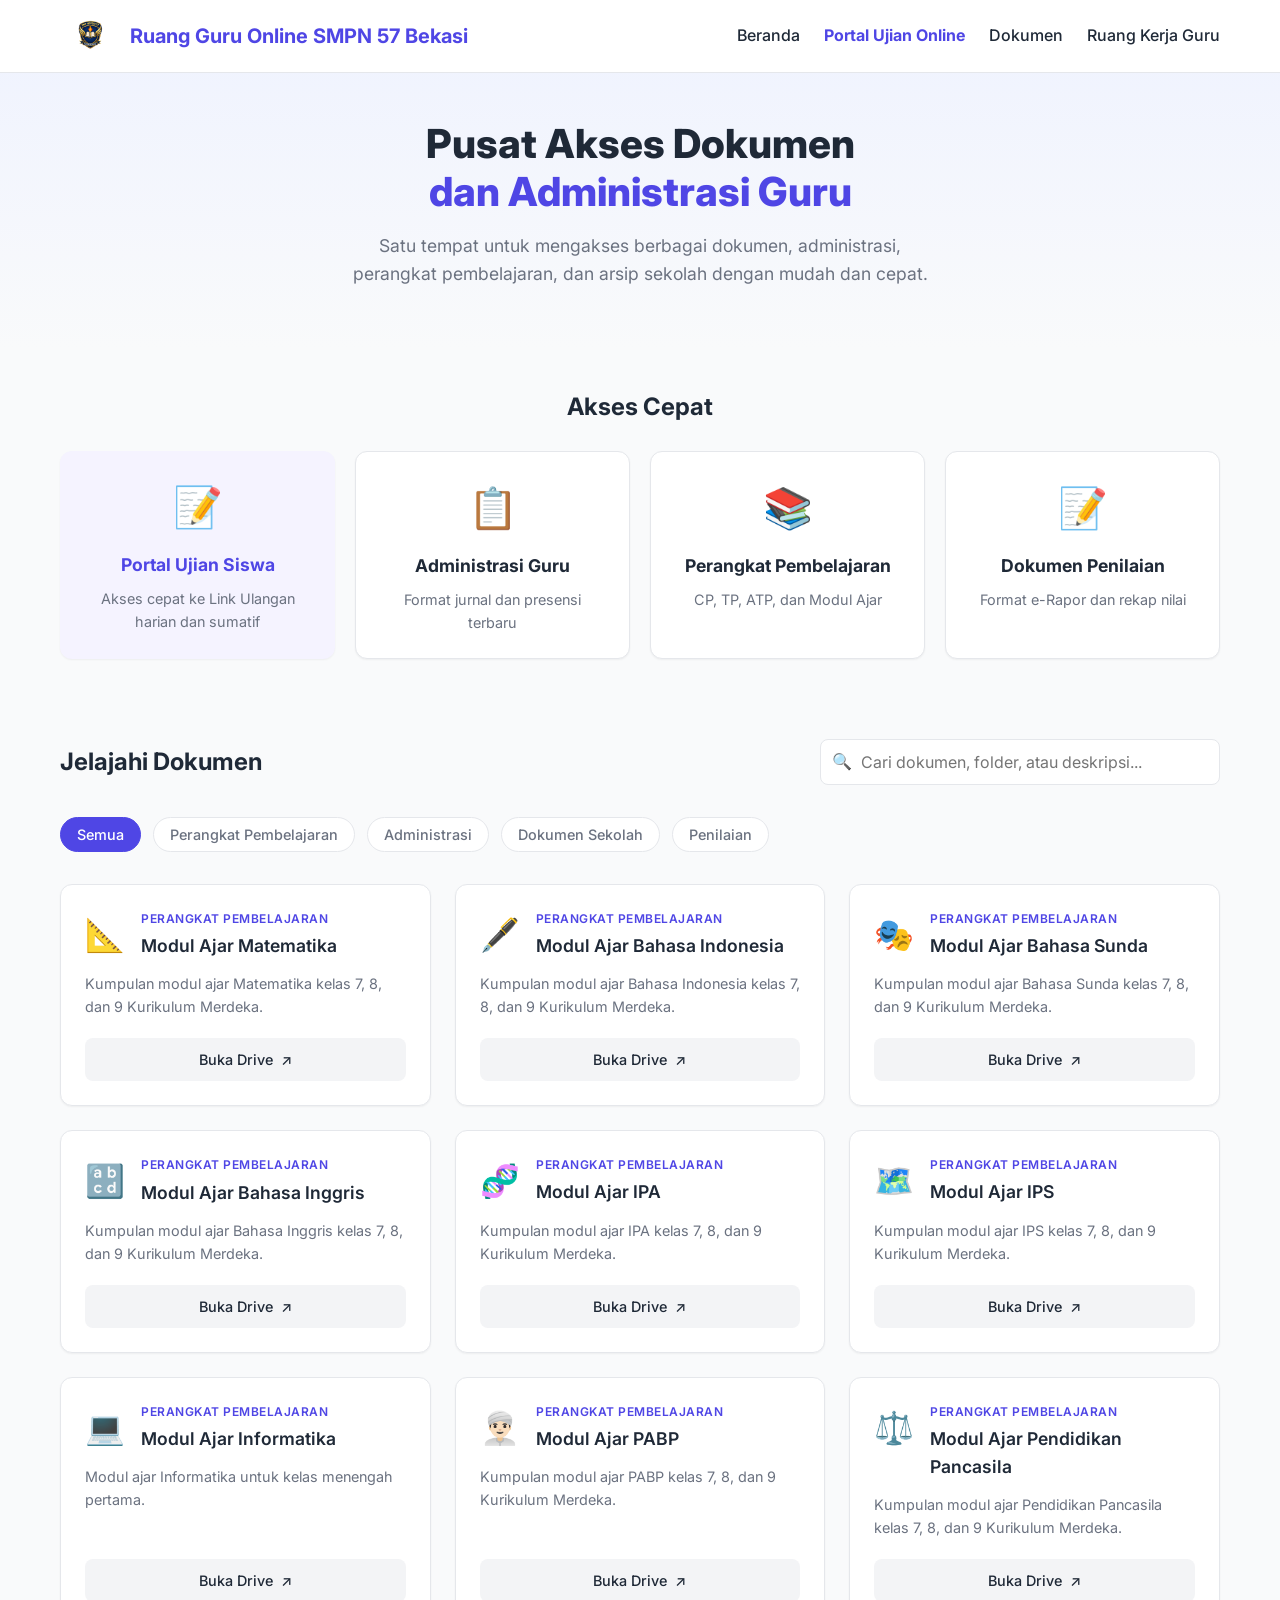
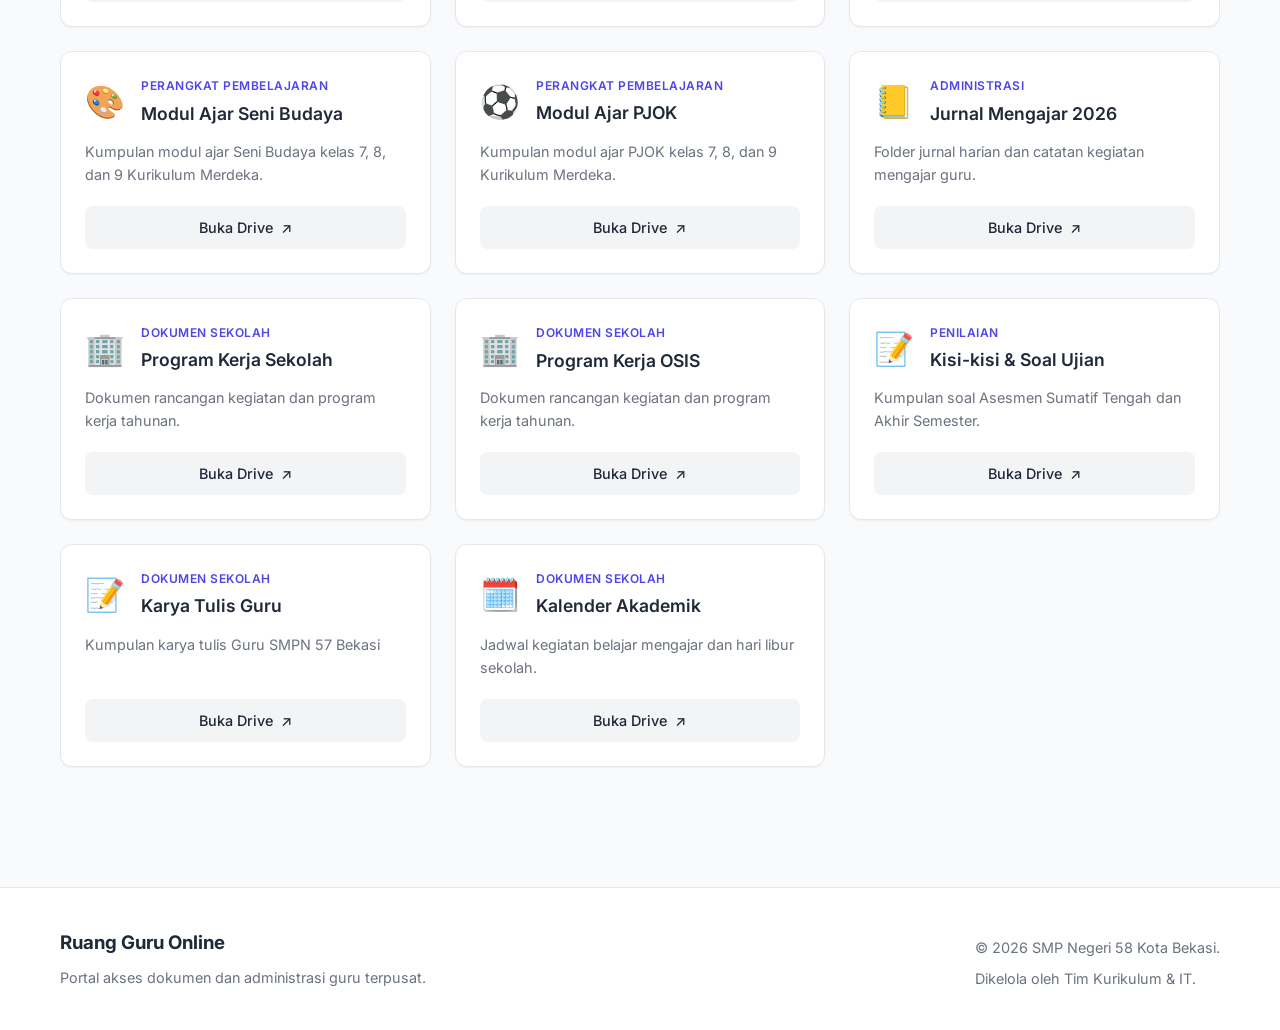
==== index.html @ 1d0f0b63 "Add files via upload" ====
<!DOCTYPE html>
<html lang="id">
<head>
    <meta charset="UTF-8">
    <meta name="viewport" content="width=device-width, initial-scale=1.0">
    <title>Ruang Guru Online SMPN 57 Bekasi - Pusat Akses Dokumen</title>
    <link rel="stylesheet" href="style.css">
    <!-- Google Fonts untuk tipografi modern -->
    <link href="https://fonts.googleapis.com/css2?family=Inter:wght@400;500;600;700&display=swap" rel="stylesheet">
</head>
<body>
    <!-- Navbar -->
    <nav class="navbar" id="navbar">
        <div class="nav-container">
            <div class="logo">
                <img src="assets/LOGO SMPN 57 KOTA BEKASI.png" alt="Logo Sekolah" class="logo-img">
                <span class="logo-text">Ruang Guru Online SMPN 57 Bekasi</span>
            </div>
            <button class="mobile-toggle" id="mobile-toggle" aria-label="Toggle Menu">
                ☰
            </button>
            <ul class="nav-links" id="nav-links">
                <li><a href="#beranda">Beranda</a></li>
                <li><a href="ujian-siswa.html" style="color: var(--primary); font-weight: 700;">Portal Ujian Online</a></li>
                <li><a href="#dokumen">Dokumen</a></li>
                <li><a href="#" id="nav-ruang-guru">Ruang Kerja Guru</a></li>
            </ul>
        </div>
    </nav>

    <!-- Hero Section -->
    <header class="hero" id="beranda">
        <div class="hero-content">
            <h1>Pusat Akses Dokumen <br><span class="highlight">dan Administrasi Guru</span></h1>
            <p>Satu tempat untuk mengakses berbagai dokumen, administrasi, perangkat pembelajaran, dan arsip sekolah dengan mudah dan cepat.</p>
        </div>
    </header>

    <!-- Platform Ujian (Featured Links) -->
    <section class="featured-section" id="akses-cepat">
        <div class="container">
            <h2 class="section-title">Akses Cepat</h2>
            <div class="featured-grid">
                <a href="ujian-siswa.hmtl" class="featured-card" style="border: 2px solid var(--primapry); background-color: #f5f3ff;">
                    <span class="featured-icon">📝</span>
                    <h3 style="color: var(--primary);">Portal Ujian Siswa</h3>
                    <p>Akses cepat ke Link Ulangan harian dan sumatif</p>
                </a>
                <a href="https://drive.google.com/" target="_blank" rel="noopener noreferrer" class="featured-card">
                    <span class="featured-icon">📋</span>
                    <h3>Administrasi Guru</h3>
                    <p>Format jurnal dan presensi terbaru</p>
                </a>
                <a href="https://drive.google.com/" target="_blank" rel="noopener noreferrer" class="featured-card">
                    <span class="featured-icon">📚</span>
                    <h3>Perangkat Pembelajaran</h3>
                    <p>CP, TP, ATP, dan Modul Ajar</p>
                </a>
                <a href="https://drive.google.com/" target="_blank" rel="noopener noreferrer" class="featured-card">
                    <span class="featured-icon">📝</span>
                    <h3>Dokumen Penilaian</h3>
                    <p>Format e-Rapor dan rekap nilai</p>
                </a>
            </div>
        </div>
    </section>

    <!-- Main Dashboard -->
    <main class="dashboard-section" id="dokumen">
        <div class="container">
            <div class="dashboard-header">
                <h2>Jelajahi Dokumen</h2>
                <div class="search-box">
                    <span class="search-icon">🔍</span>
                    <input type="text" id="searchInput" placeholder="Cari dokumen, folder, atau deskripsi...">
                </div>
            </div>

            <!-- Filter Kategori -->
            <div class="filter-container" id="filterContainer">
                <button class="filter-btn active" data-filter="Semua">Semua</button>
                <button class="filter-btn" data-filter="Perangkat Pembelajaran">Perangkat Pembelajaran</button>
                <button class="filter-btn" data-filter="Administrasi">Administrasi</button>
                <button class="filter-btn" data-filter="Dokumen Sekolah">Dokumen Sekolah</button>
                <button class="filter-btn" data-filter="Penilaian">Penilaian</button>
            </div>

            <!-- Grid Drive Cards -->
            <div class="drive-grid" id="driveGrid">
                <!-- Card akan di-render melalui JavaScript disini -->
            </div>

            <!-- Empty State -->
            <div class="empty-state" id="emptyState" style="display: none;">
                <span class="empty-icon">📂</span>
                <h3>Dokumen tidak ditemukan</h3>
                <p>Coba gunakan kata kunci lain atau ubah filter pencarian Anda.</p>
            </div>
        </div>
    </main>

    <!-- Footer -->
    <footer id="kontak">
        <div class="container">
            <div class="footer-content">
                <div class="footer-brand">
                    <h3>Ruang Guru Online</h3>
                    <p>Portal akses dokumen dan administrasi guru terpusat.</p>
                </div>
                <div class="footer-info">
                    <p>&copy; 2026 SMP Negeri 58 Kota Bekasi.</p>
                    <p>Dikelola oleh Tim Kurikulum & IT.</p>
                </div>
            </div>
        </div>
    </footer>

    <!-- Back to Top Button -->
    <button id="backToTop" class="back-to-top" aria-label="Kembali ke atas">↑</button>

    <script src="script.js"></script>
</body>
</html>
---- style.css ----
/* Custom Properties & Reset */
:root {
    --primary: #4f46e5;
    --primary-hover: #4338ca;
    --bg-light: #f9fafb;
    --bg-white: #ffffff;
    --text-main: #1f2937;
    --text-muted: #6b7280;
    --border-color: #e5e7eb;
    --shadow-sm: 0 1px 2px 0 rgb(0 0 0 / 0.05);
    --shadow-md: 0 4px 6px -1px rgb(0 0 0 / 0.1), 0 2px 4px -2px rgb(0 0 0 / 0.1);
    --shadow-lg: 0 10px 15px -3px rgb(0 0 0 / 0.1), 0 4px 6px -4px rgb(0 0 0 / 0.1);
    --radius: 12px;
    --transition: all 0.3s ease;
}

* {
    margin: 0;
    padding: 0;
    box-sizing: border-box;
    font-family: 'Inter', sans-serif;
}

body {
    background-color: var(--bg-light);
    color: var(--text-main);
    line-height: 1.6;
    overflow-x: hidden;
}

html {
    scroll-behavior: smooth;
}

.container {
    max-width: 1200px;
    margin: 0 auto;
    padding: 0 20px;
}

/* Navbar */
.navbar {
    position: fixed;
    top: 0;
    width: 100%;
    background-color: rgba(255, 255, 255, 0.95);
    backdrop-filter: blur(8px);
    z-index: 1000;
    border-bottom: 1px solid var(--border-color);
    transition: var(--transition);
}

.navbar.scrolled {
    box-shadow: var(--shadow-sm);
}

.nav-container {
    max-width: 1200px;
    margin: 0 auto;
    padding: 16px 20px;
    display: flex;
    justify-content: space-between;
    align-items: center;
}

.logo {
    display: flex;
    align-items: center;
    gap: 10px;
    font-weight: 700;
    font-size: 1.25rem;
    color: var(--primary);
}

.logo-img {
    height: 40px;
    width: auto;
    object-fit:contain;
}

.nav-links {
    list-style: none;
    display: flex;
    gap: 24px;
}

.nav-links a {
    text-decoration: none;
    color: var(--text-main);
    font-weight: 500;
    transition: var(--transition);
}

.nav-links a:hover {
    color: var(--primary);
}

.mobile-toggle {
    display: none;
    background: none;
    border: none;
    font-size: 1.5rem;
    cursor: pointer;
    color: var(--text-main);
}

/* Hero Section */
.hero {
    padding: 120px 20px 60px;
    text-align: center;
    background: linear-gradient(to bottom, #eef2ff, var(--bg-light));
}

.hero-content h1 {
    font-size: 2.5rem;
    font-weight: 800;
    margin-bottom: 16px;
    line-height: 1.2;
}

.hero-content .highlight {
    color: var(--primary);
}

.hero-content p {
    color: var(--text-muted);
    font-size: 1.1rem;
    max-width: 600px;
    margin: 0 auto;
}

/* Featured Section */
.featured-section {
    padding: 40px 0;
}

.section-title {
    font-size: 1.5rem;
    font-weight: 700;
    margin-bottom: 24px;
    text-align: center;
}

.featured-grid {
    display: grid;
    grid-template-columns: repeat(auto-fit, minmax(250px, 1fr));
    gap: 20px;
}

.featured-card {
    background: var(--bg-white);
    padding: 24px;
    border-radius: var(--radius);
    text-decoration: none;
    color: inherit;
    box-shadow: var(--shadow-sm);
    border: 1px solid var(--border-color);
    transition: var(--transition);
    text-align: center;
}

.featured-card:hover {
    transform: translateY(-5px);
    box-shadow: var(--shadow-md);
    border-color: var(--primary);
}

.featured-icon {
    font-size: 2.5rem;
    display: block;
    margin-bottom: 12px;
}

.featured-card h3 {
    font-size: 1.1rem;
    margin-bottom: 8px;
}

.featured-card p {
    font-size: 0.9rem;
    color: var(--text-muted);
}

/* Dashboard Section */
.dashboard-section {
    padding: 40px 0 80px;
}

.dashboard-header {
    display: flex;
    flex-wrap: wrap;
    justify-content: space-between;
    align-items: center;
    gap: 20px;
    margin-bottom: 32px;
}

.search-box {
    position: relative;
    width: 100%;
    max-width: 400px;
}

.search-box input {
    width: 100%;
    padding: 12px 16px 12px 40px;
    border-radius: 8px;
    border: 1px solid var(--border-color);
    font-size: 1rem;
    outline: none;
    transition: var(--transition);
}

.search-box input:focus {
    border-color: var(--primary);
    box-shadow: 0 0 0 3px rgba(79, 70, 229, 0.1);
}

.search-icon {
    position: absolute;
    left: 12px;
    top: 50%;
    transform: translateY(-50%);
    color: var(--text-muted);
}

/* Filter */
.filter-container {
    display: flex;
    flex-wrap: wrap;
    gap: 12px;
    margin-bottom: 32px;
}

.filter-btn {
    padding: 8px 16px;
    background: var(--bg-white);
    border: 1px solid var(--border-color);
    border-radius: 20px;
    cursor: pointer;
    font-size: 0.9rem;
    font-weight: 500;
    color: var(--text-muted);
    transition: var(--transition);
}

.filter-btn:hover {
    border-color: var(--primary);
    color: var(--primary);
}

.filter-btn.active {
    background: var(--primary);
    color: white;
    border-color: var(--primary);
}

/* Drive Cards Grid */
.drive-grid {
    display: grid;
    grid-template-columns: repeat(auto-fill, minmax(300px, 1fr));
    gap: 24px;
}

.drive-card {
    background: var(--bg-white);
    border-radius: var(--radius);
    padding: 24px;
    box-shadow: var(--shadow-sm);
    border: 1px solid var(--border-color);
    display: flex;
    flex-direction: column;
    transition: var(--transition);
    animation: fadeIn 0.4s ease forwards;
}

.drive-card:hover {
    transform: translateY(-4px);
    box-shadow: var(--shadow-md);
}

.card-header {
    display: flex;
    align-items: flex-start;
    gap: 16px;
    margin-bottom: 12px;
}

.card-icon {
    font-size: 2rem;
}

.card-category {
    font-size: 0.75rem;
    font-weight: 600;
    text-transform: uppercase;
    letter-spacing: 0.5px;
    color: var(--primary);
    margin-bottom: 4px;
    display: block;
}

.card-title {
    font-size: 1.1rem;
    font-weight: 600;
    color: var(--text-main);
}

.card-desc {
    color: var(--text-muted);
    font-size: 0.9rem;
    margin-bottom: 20px;
    flex-grow: 1;
}

.btn-drive {
    display: inline-flex;
    align-items: center;
    justify-content: center;
    gap: 8px;
    padding: 10px 16px;
    background-color: #f3f4f6;
    color: var(--text-main);
    text-decoration: none;
    border-radius: 8px;
    font-weight: 500;
    font-size: 0.9rem;
    transition: var(--transition);
    width: 100%;
}

.btn-drive:hover {
    background-color: var(--primary);
    color: white;
}

/* Empty State */
.empty-state {
    text-align: center;
    padding: 60px 20px;
    background: var(--bg-white);
    border-radius: var(--radius);
    border: 1px dashed var(--border-color);
}

.empty-icon {
    font-size: 3rem;
    margin-bottom: 16px;
    display: block;
    opacity: 0.5;
}

/* Footer */
footer {
    background-color: white;
    border-top: 1px solid var(--border-color);
    padding: 40px 0;
    margin-top: 40px;
}

.footer-content {
    display: flex;
    flex-wrap: wrap;
    justify-content: space-between;
    gap: 20px;
}

.footer-brand p, .footer-info p {
    color: var(--text-muted);
    font-size: 0.9rem;
    margin-top: 8px;
}

/* Back to Top */
.back-to-top {
    position: fixed;
    bottom: 30px;
    right: 30px;
    width: 45px;
    height: 45px;
    background-color: var(--primary);
    color: white;
    border: none;
    border-radius: 50%;
    font-size: 1.2rem;
    cursor: pointer;
    box-shadow: var(--shadow-md);
    opacity: 0;
    visibility: hidden;
    transition: var(--transition);
    z-index: 99;
}

.back-to-top.show {
    opacity: 1;
    visibility: visible;
}

.back-to-top:hover {
    background-color: var(--primary-hover);
    transform: translateY(-3px);
}

/* Animations */
@keyframes fadeIn {
    from { opacity: 0; transform: translateY(10px); }
    to { opacity: 1; transform: translateY(0); }
}

/* Responsive */
@media (max-width: 768px) {
    .hero-content h1 { font-size: 2rem; }
    
    .mobile-toggle { display: block; }
    
    .nav-links {
        position: absolute;
        top: 100%;
        left: 0;
        width: 100%;
        background: white;
        flex-direction: column;
        padding: 20px;
        gap: 16px;
        box-shadow: var(--shadow-md);
        clip-path: polygon(0 0, 100% 0, 100% 0, 0 0);
        transition: clip-path 0.3s ease;
    }
    
    .nav-links.active {
        clip-path: polygon(0 0, 100% 0, 100% 100%, 0 100%);
    }
    
    .dashboard-header { flex-direction: column; align-items: flex-start; }
    .search-box { max-width: 100%; }
}
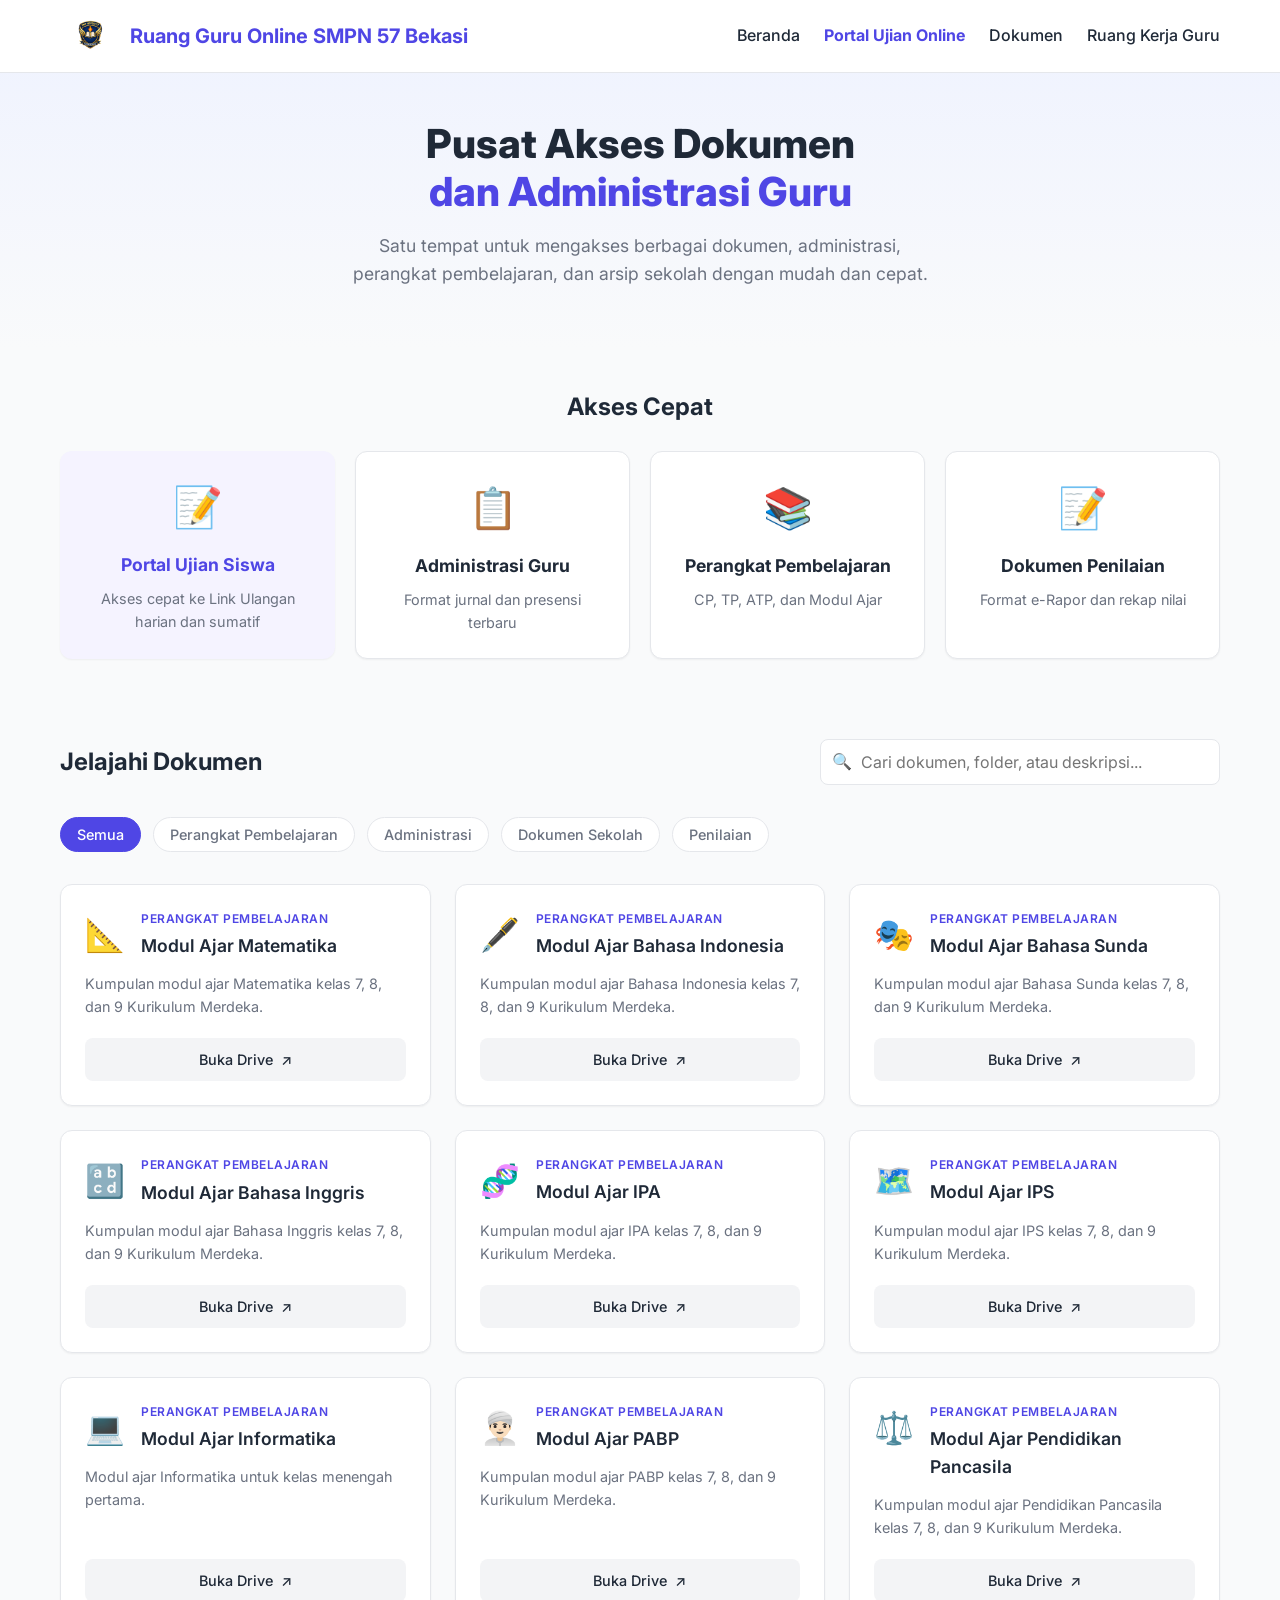
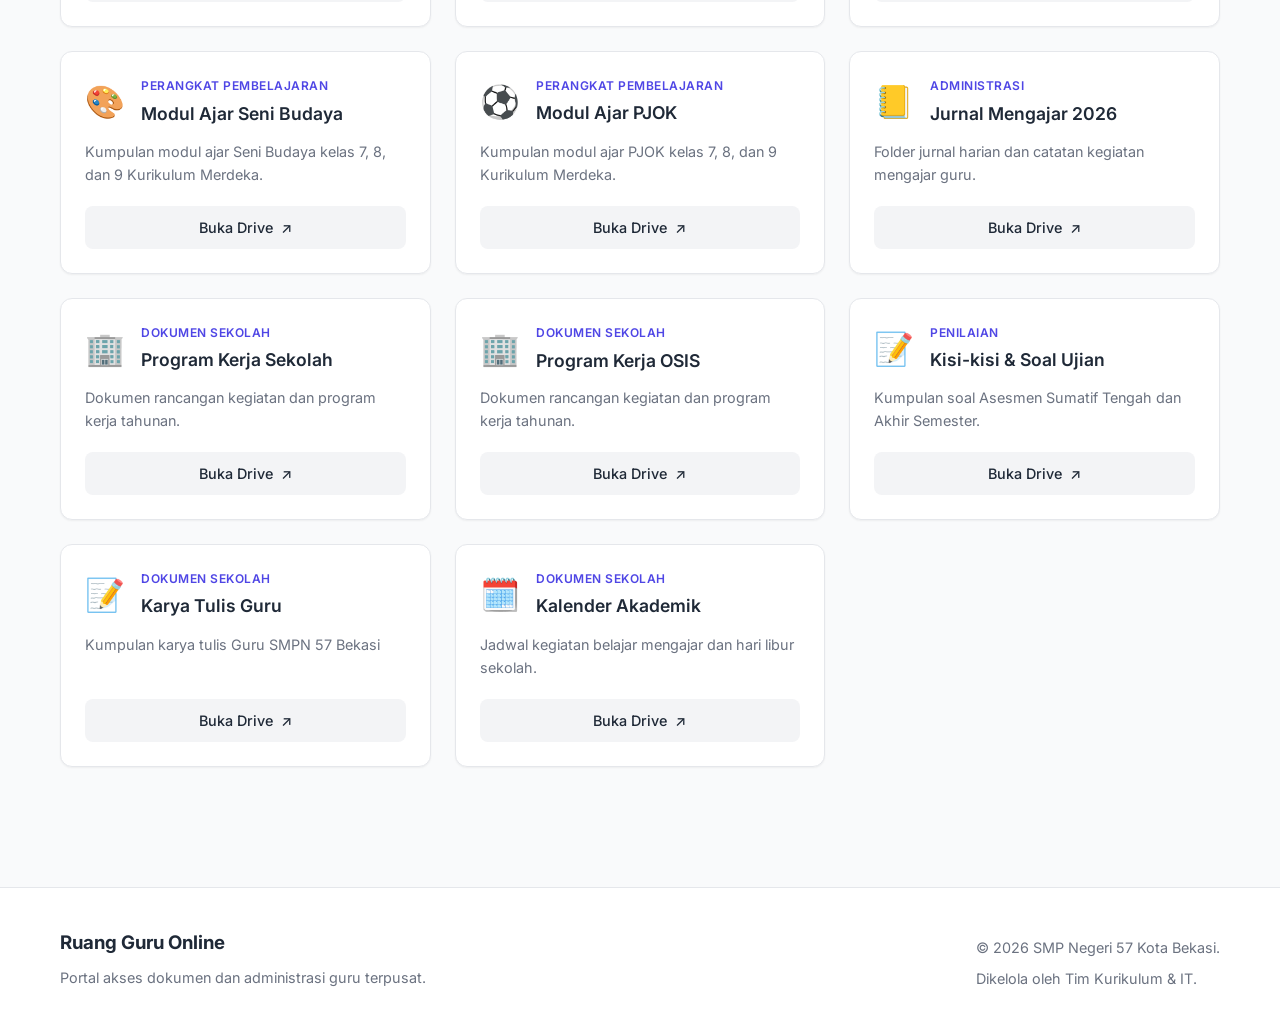
==== commit 4bc5cfdf: "Update index.html" ====
--- a/index.html
+++ b/index.html
@@ -46,17 +46,17 @@
                     <h3 style="color: var(--primary);">Portal Ujian Siswa</h3>
                     <p>Akses cepat ke Link Ulangan harian dan sumatif</p>
                 </a>
-                <a href="https://drive.google.com/" target="_blank" rel="noopener noreferrer" class="featured-card">
+                <a href="link di sini" target="_blank" rel="noopener noreferrer" class="featured-card">
                     <span class="featured-icon">📋</span>
                     <h3>Administrasi Guru</h3>
                     <p>Format jurnal dan presensi terbaru</p>
                 </a>
-                <a href="https://drive.google.com/" target="_blank" rel="noopener noreferrer" class="featured-card">
+                <a href="link di sini" target="_blank" rel="noopener noreferrer" class="featured-card">
                     <span class="featured-icon">📚</span>
                     <h3>Perangkat Pembelajaran</h3>
                     <p>CP, TP, ATP, dan Modul Ajar</p>
                 </a>
-                <a href="https://drive.google.com/" target="_blank" rel="noopener noreferrer" class="featured-card">
+                <a href="link di sini" target="_blank" rel="noopener noreferrer" class="featured-card">
                     <span class="featured-icon">📝</span>
                     <h3>Dokumen Penilaian</h3>
                     <p>Format e-Rapor dan rekap nilai</p>
@@ -108,7 +108,7 @@
                     <p>Portal akses dokumen dan administrasi guru terpusat.</p>
                 </div>
                 <div class="footer-info">
-                    <p>&copy; 2026 SMP Negeri 58 Kota Bekasi.</p>
+                    <p>&copy; 2026 SMP Negeri 57 Kota Bekasi.</p>
                     <p>Dikelola oleh Tim Kurikulum & IT.</p>
                 </div>
             </div>
@@ -120,4 +120,4 @@
 
     <script src="script.js"></script>
 </body>
-</html>+</html>
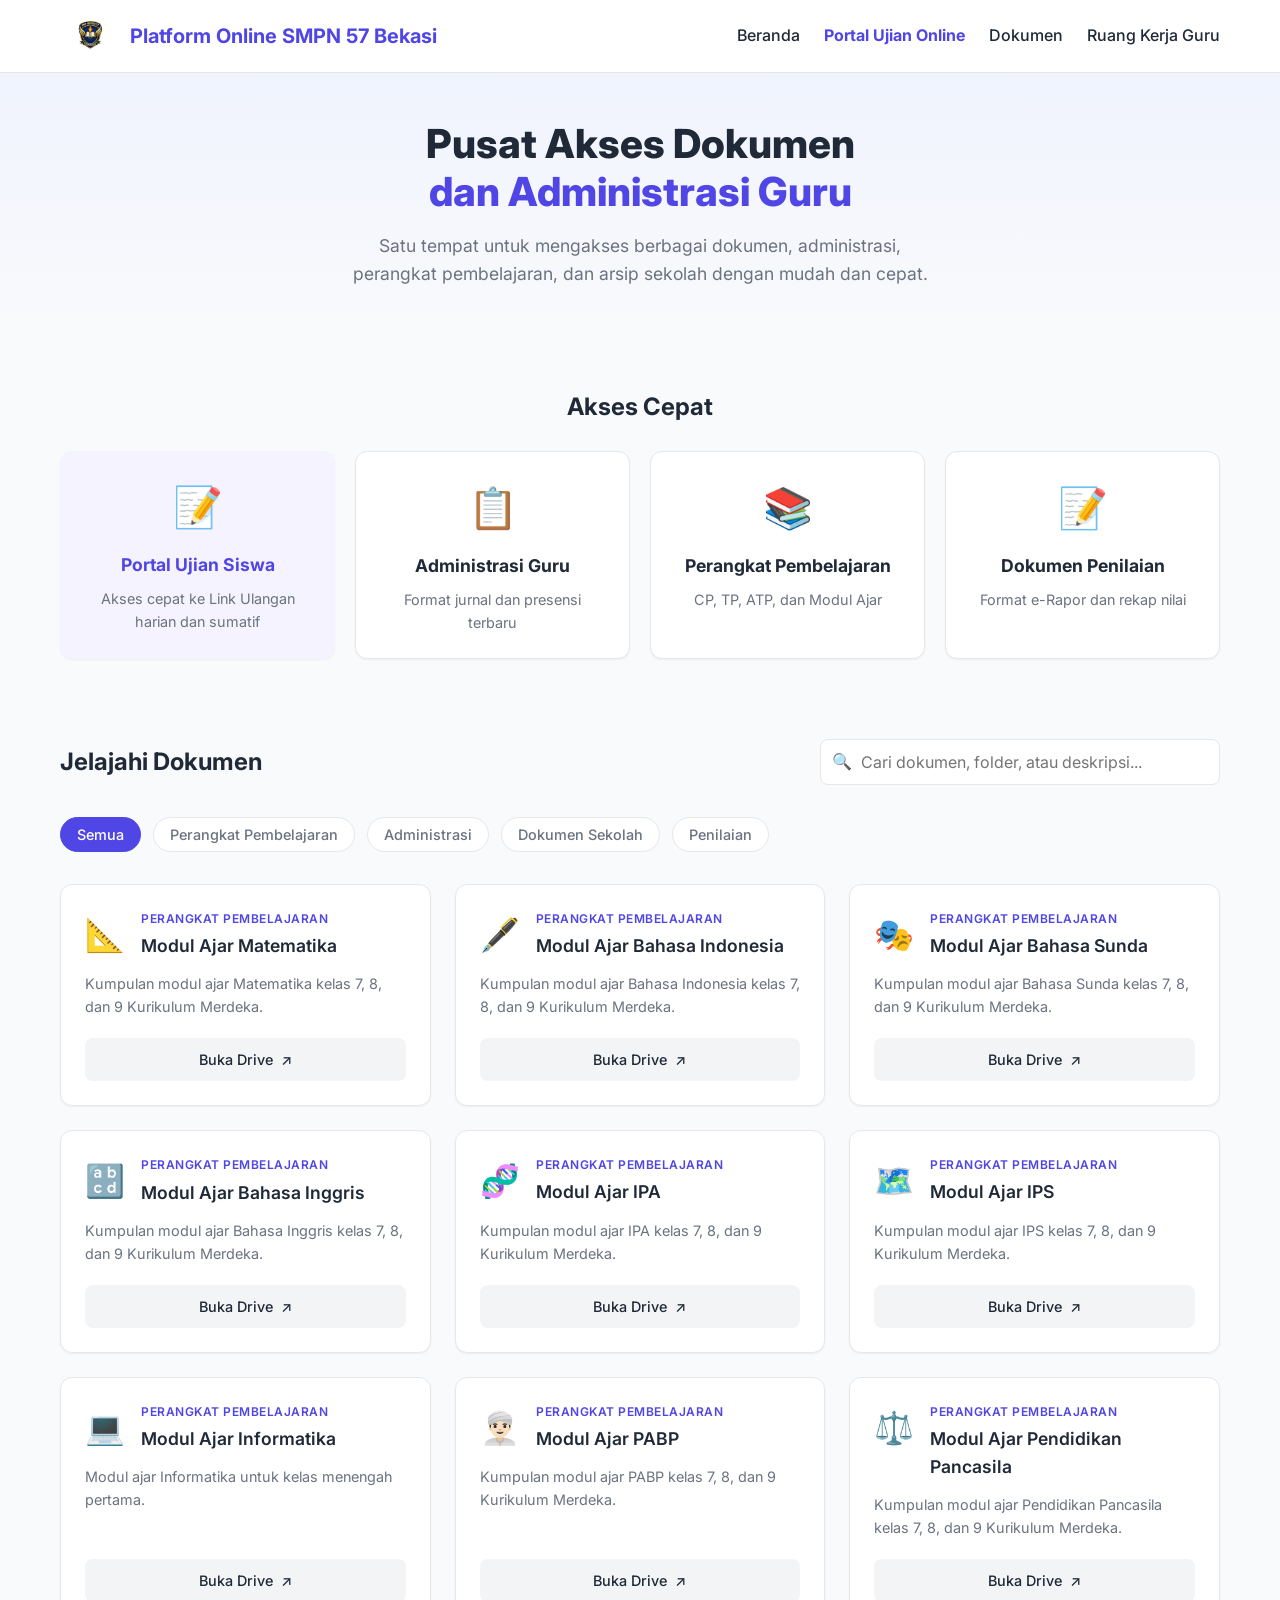
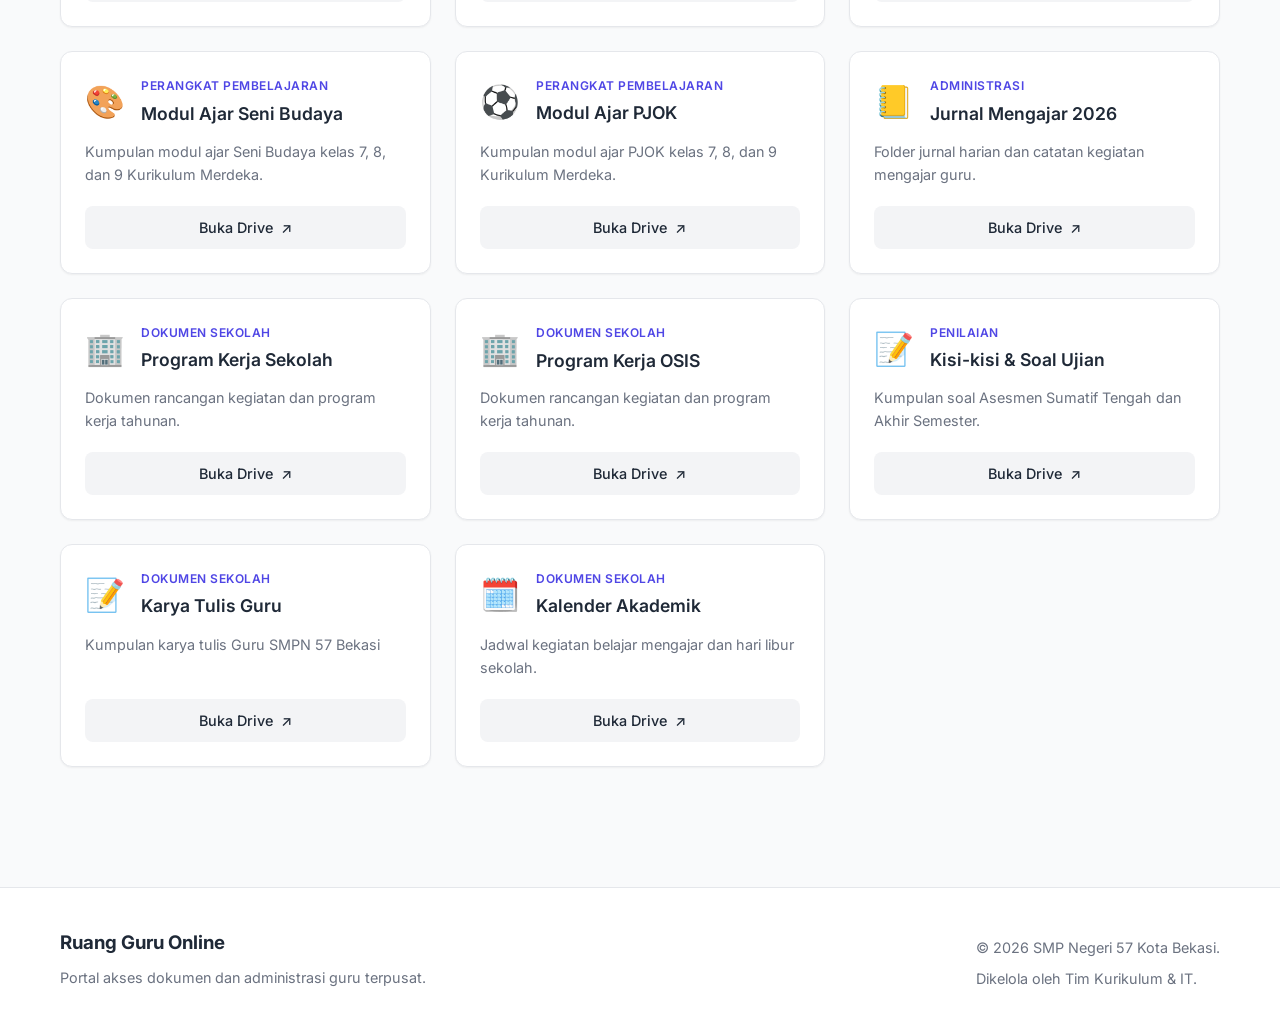
==== commit da9827d8: "Update index.html" ====
--- a/index.html
+++ b/index.html
@@ -3,7 +3,7 @@
 <head>
     <meta charset="UTF-8">
     <meta name="viewport" content="width=device-width, initial-scale=1.0">
-    <title>Ruang Guru Online SMPN 57 Bekasi - Pusat Akses Dokumen</title>
+    <title>Platform Online SMPN 57 Bekasi - Pusat Akses Dokumen</title>
     <link rel="stylesheet" href="style.css">
     <!-- Google Fonts untuk tipografi modern -->
     <link href="https://fonts.googleapis.com/css2?family=Inter:wght@400;500;600;700&display=swap" rel="stylesheet">
@@ -14,7 +14,7 @@
         <div class="nav-container">
             <div class="logo">
                 <img src="assets/LOGO SMPN 57 KOTA BEKASI.png" alt="Logo Sekolah" class="logo-img">
-                <span class="logo-text">Ruang Guru Online SMPN 57 Bekasi</span>
+                <span class="logo-text">Platform Online SMPN 57 Bekasi</span>
             </div>
             <button class="mobile-toggle" id="mobile-toggle" aria-label="Toggle Menu">
                 ☰
